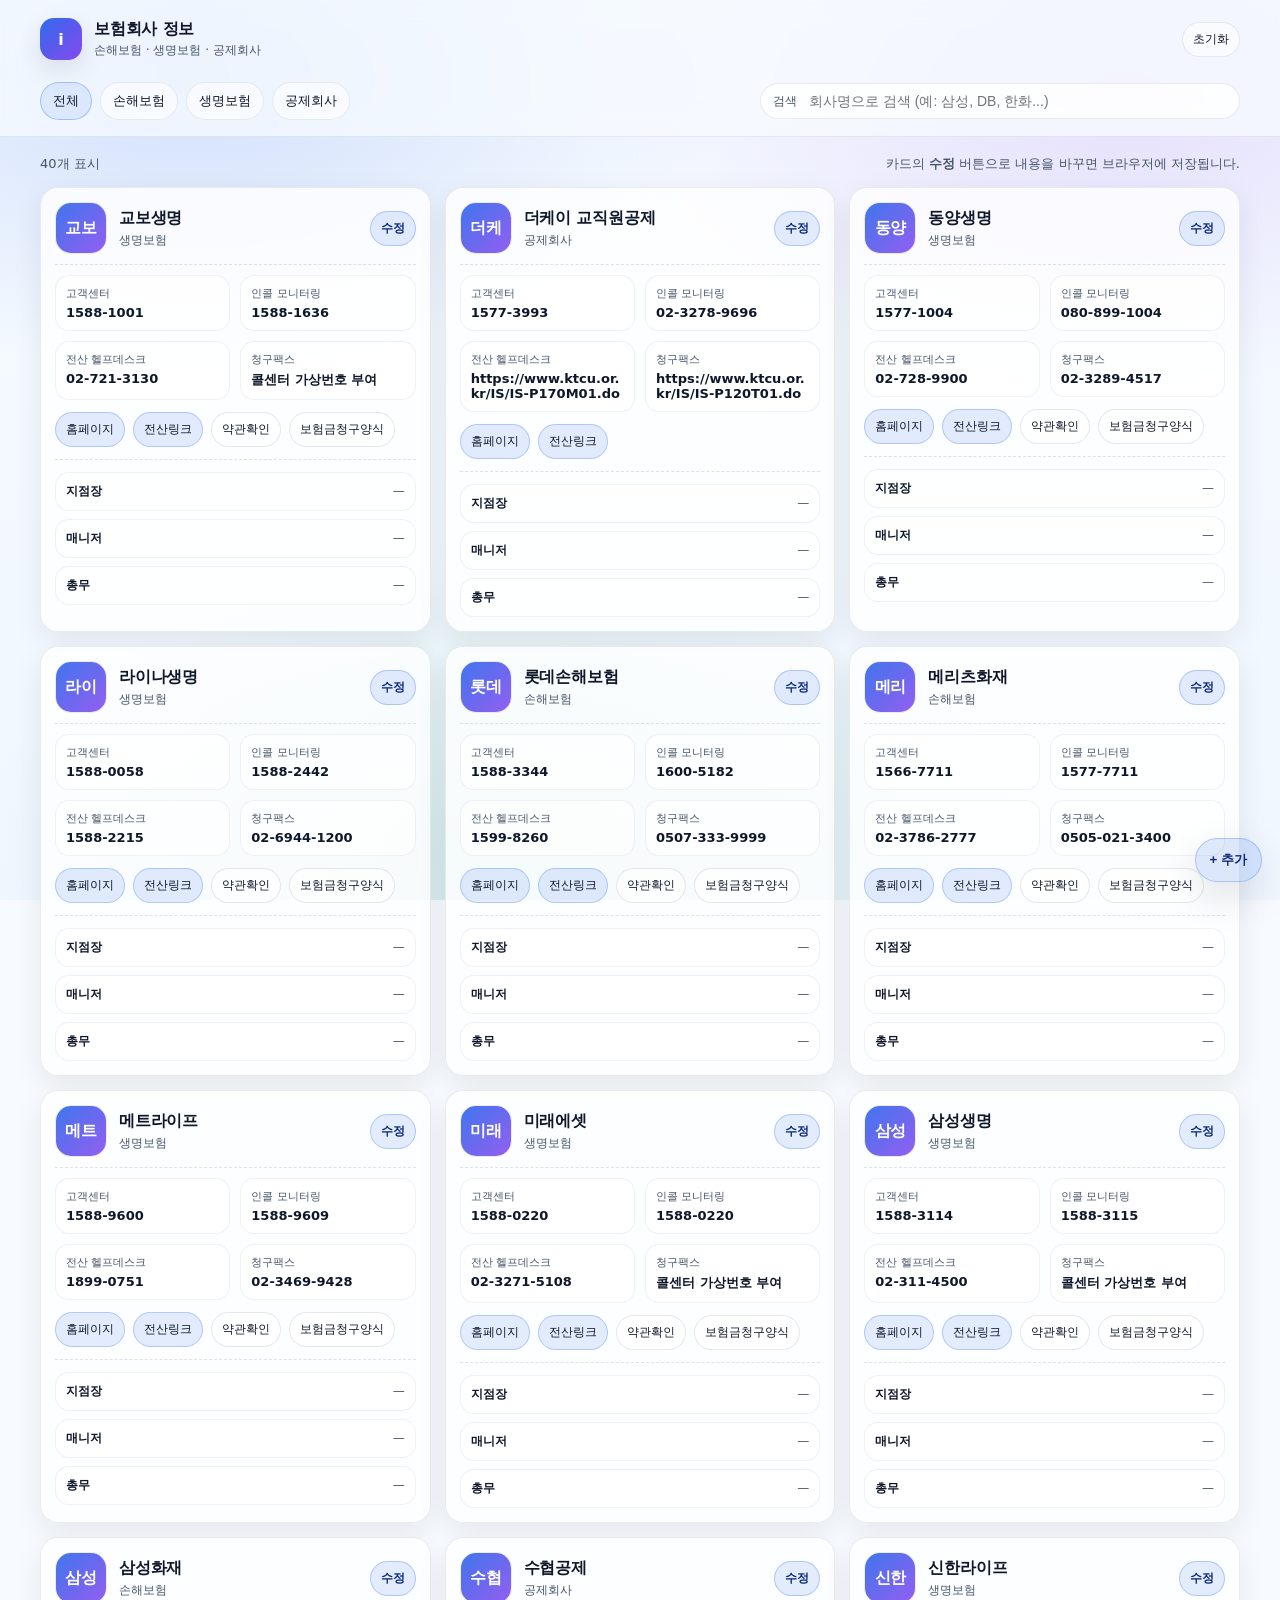
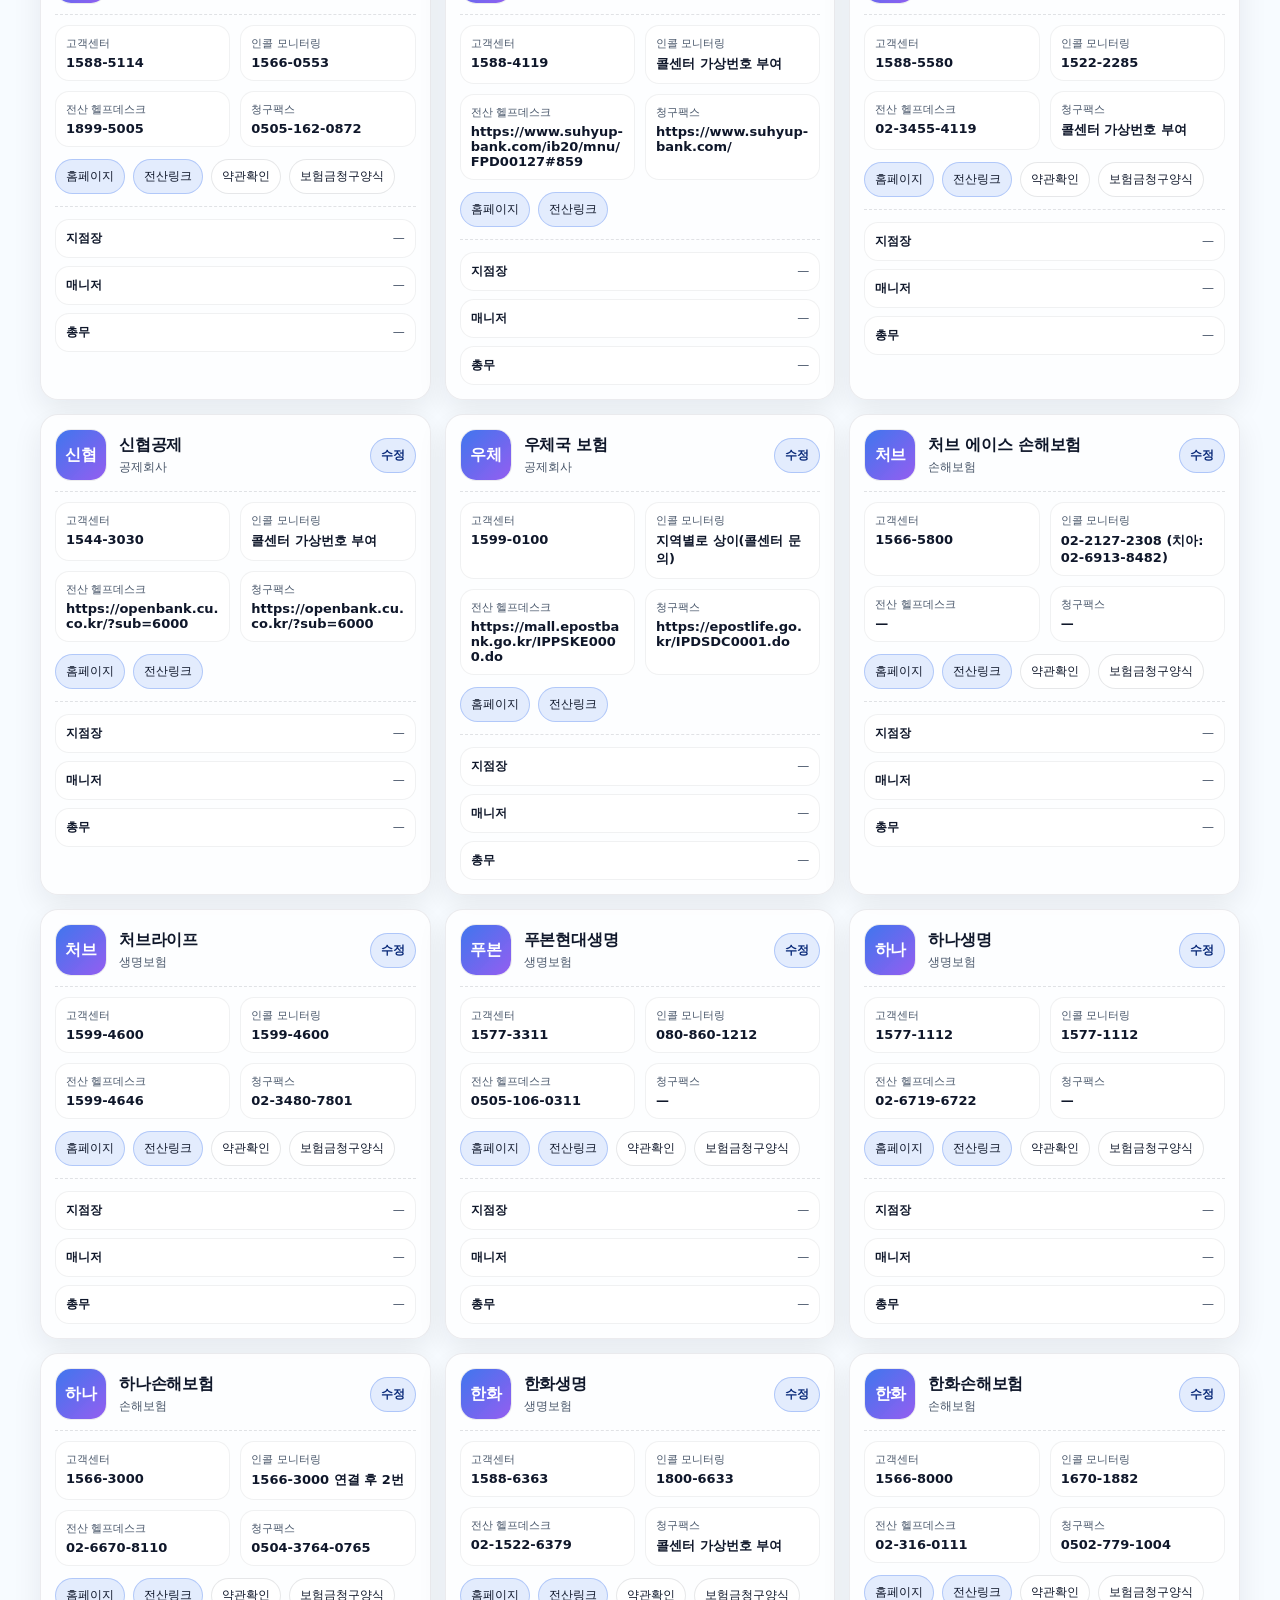
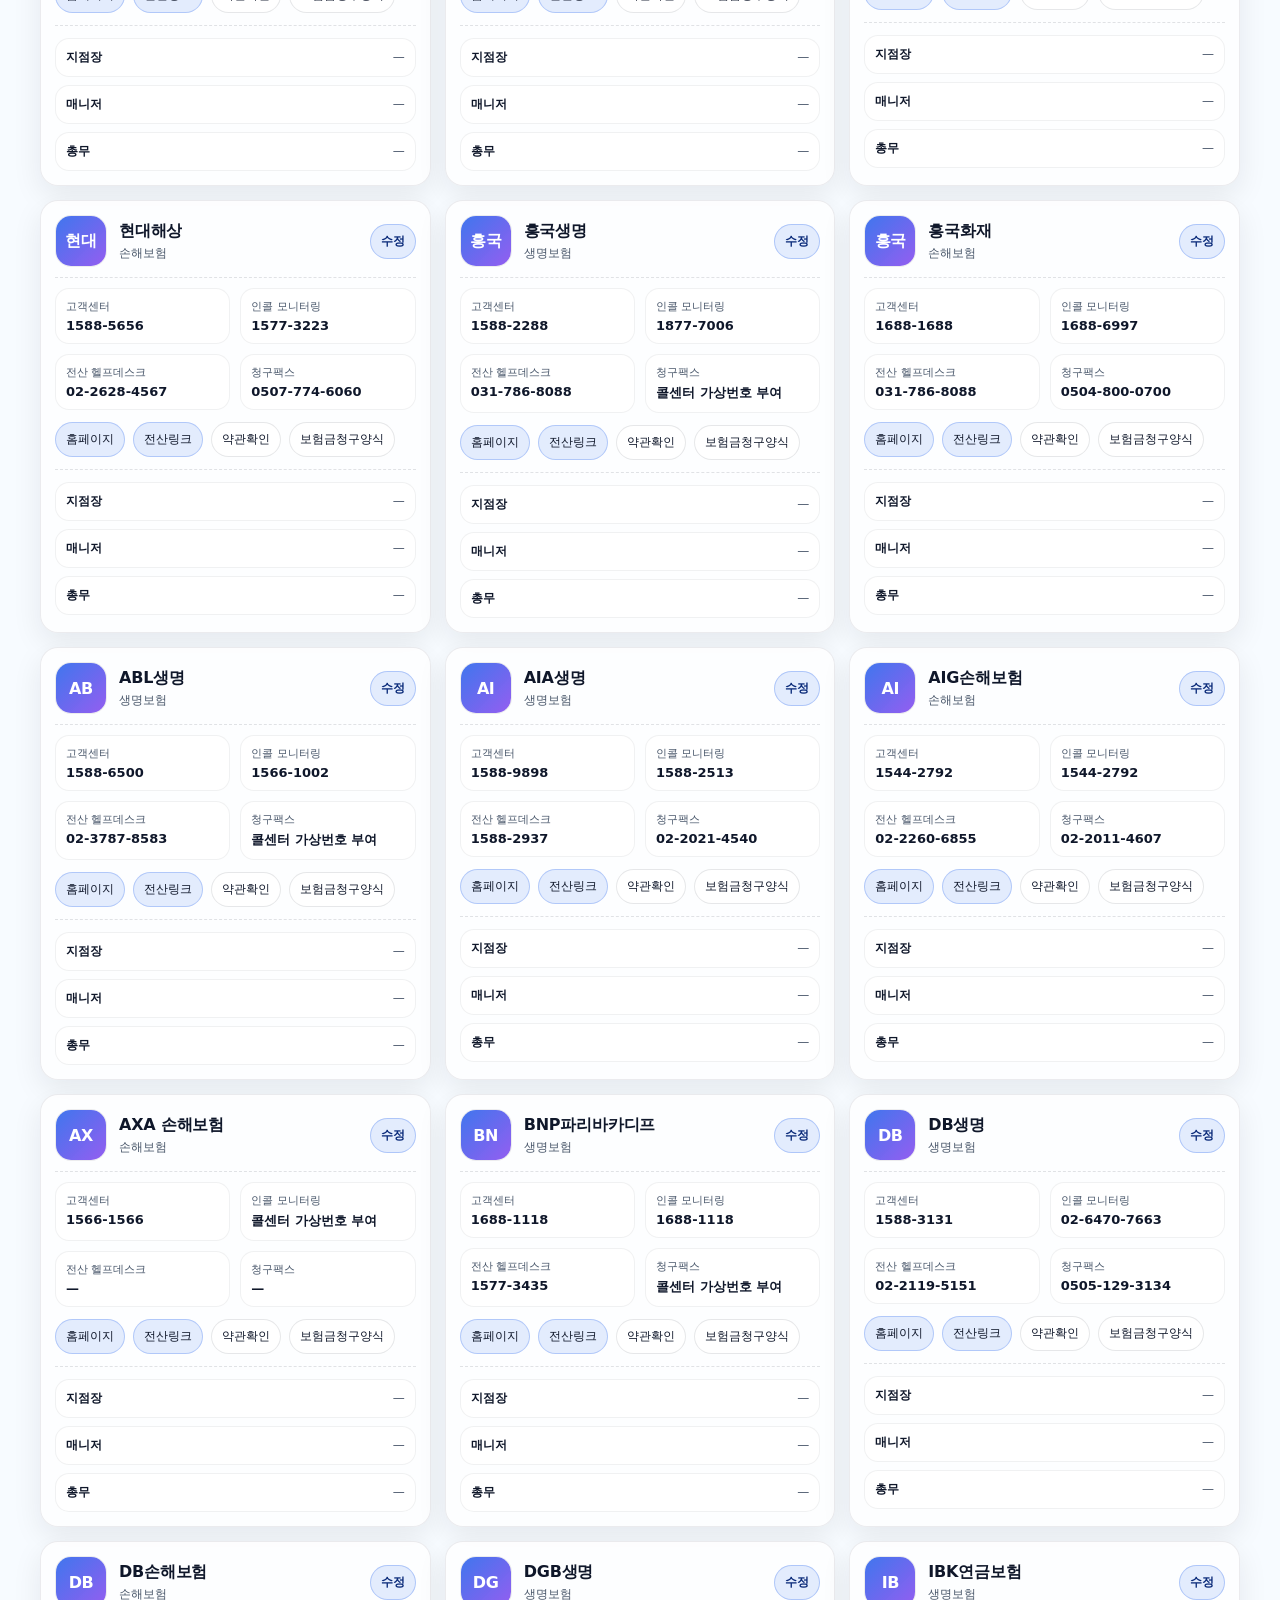
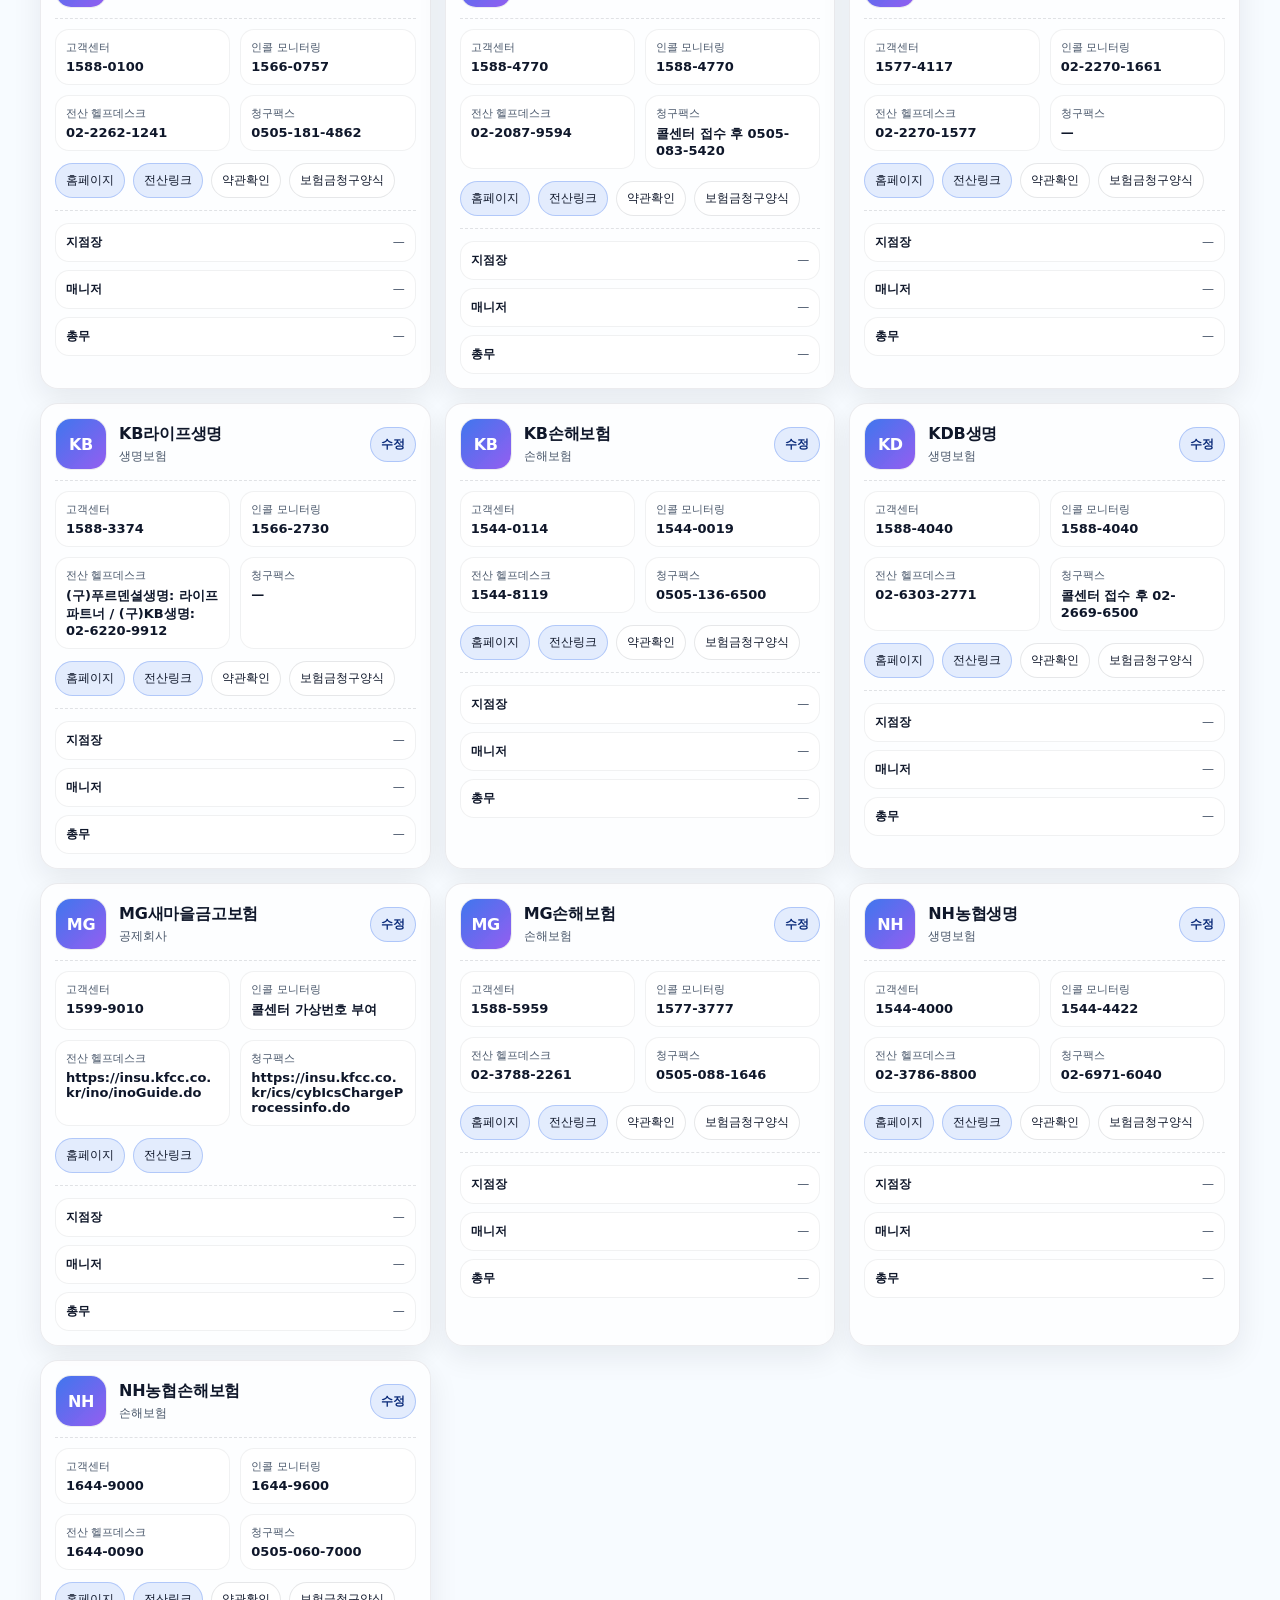
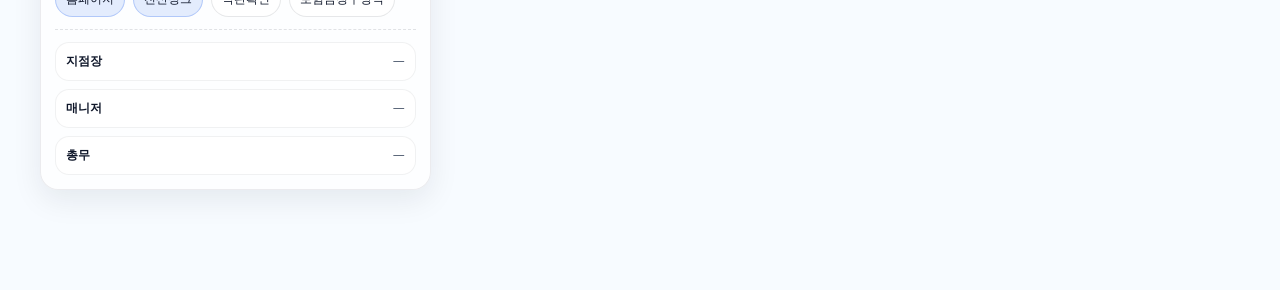
==== index.html @ f7ea4a9c "[init] 최초 디자인작업" ====
<!doctype html>
<html lang="ko">
  <head>
    <meta charset="UTF-8" />
    <meta name="viewport" content="width=device-width, initial-scale=1.0" />
    <title>보험회사 정보 한눈에 보기</title>
    <link rel="stylesheet" href="./styles.css" />
  </head>
  <body>
    <div class="bg"></div>

    <header class="top">
      <div class="container">
        <div class="top__row">
          <div class="brand">
            <div class="brand__logo" aria-hidden="true">i</div>
            <div class="brand__text">
              <div class="brand__title">보험회사 정보</div>
              <div class="brand__sub">손해보험 · 생명보험 · 공제회사</div>
            </div>
          </div>

          <div class="top__actions">
            <button id="resetBtn" class="btn btn--ghost" type="button">
              초기화
            </button>
          </div>
        </div>

        <div class="controls">
          <nav class="tabs" aria-label="카테고리">
            <button
              class="tab is-active"
              type="button"
              data-category="all"
              aria-current="true"
            >
              전체
            </button>
            <button class="tab" type="button" data-category="nonlife">
              손해보험
            </button>
            <button class="tab" type="button" data-category="life">
              생명보험
            </button>
            <button class="tab" type="button" data-category="mutual">
              공제회사
            </button>
          </nav>

          <label class="search">
            <span class="search__label">검색</span>
            <input
              id="searchInput"
              class="search__input"
              type="search"
              placeholder="회사명으로 검색 (예: 삼성, DB, 한화...)"
              autocomplete="off"
            />
          </label>
        </div>
      </div>
    </header>

    <main class="container">
      <div class="meta">
        <div id="resultCount" class="meta__count"></div>
        <div class="meta__hint">
          카드의 <b>수정</b> 버튼으로 내용을 바꾸면 브라우저에 저장됩니다.
        </div>
      </div>

      <section id="grid" class="grid" aria-label="보험회사 카드"></section>
    </main>

    <dialog id="editDialog" class="dialog">
      <form id="editForm" class="dialog__panel" method="dialog">
        <div class="dialog__head">
          <div class="dialog__title" id="dialogTitle">보험회사 정보 수정</div>
          <button class="iconBtn" type="button" id="closeDialogBtn" aria-label="닫기">
            ✕
          </button>
        </div>

        <div class="dialog__body">
          <input type="hidden" name="id" />

          <div class="formGrid">
            <div class="field">
              <label class="field__label">회사명</label>
              <input class="field__input" name="name" required />
            </div>

            <div class="field">
              <label class="field__label">카테고리</label>
              <select class="field__input" name="categoryId" required>
                <option value="nonlife">손해보험</option>
                <option value="life">생명보험</option>
                <option value="mutual">공제회사</option>
              </select>
            </div>

            <div class="field field--wide">
              <label class="field__label">회사 로고/이미지 URL</label>
              <input class="field__input" name="logoUrl" placeholder="https://..." />
            </div>

            <div class="field field--wide">
              <label class="field__label">회사 홈페이지 URL</label>
              <input class="field__input" name="homepageUrl" placeholder="https://..." />
            </div>

            <div class="field field--wide">
              <label class="field__label">전산링크 URL</label>
              <input class="field__input" name="systemLinkUrl" placeholder="https://..." />
            </div>

            <div class="field">
              <label class="field__label">고객센터</label>
              <input class="field__input" name="callCenter" />
            </div>

            <div class="field">
              <label class="field__label">인콜 모니터링</label>
              <input class="field__input" name="inCallMonitoring" />
            </div>

            <div class="field">
              <label class="field__label">전산 헬프데스크</label>
              <input class="field__input" name="helpdesk" />
            </div>

            <div class="field">
              <label class="field__label">청구팩스</label>
              <input class="field__input" name="claimFax" />
            </div>

            <div class="field field--wide">
              <label class="field__label">약관확인 링크</label>
              <input class="field__input" name="termsUrl" placeholder="https://..." />
            </div>

            <div class="field field--wide">
              <label class="field__label">보험금 청구서 양식 링크</label>
              <input class="field__input" name="claimFormUrl" placeholder="https://..." />
            </div>

            <div class="divider"></div>

            <div class="field">
              <label class="field__label">지점장 이름</label>
              <input class="field__input" name="roles.branchManager.name" />
            </div>
            <div class="field">
              <label class="field__label">지점장 연락처</label>
              <input class="field__input" name="roles.branchManager.phone" />
            </div>

            <div class="field">
              <label class="field__label">매니저 이름</label>
              <input class="field__input" name="roles.manager.name" />
            </div>
            <div class="field">
              <label class="field__label">매니저 연락처</label>
              <input class="field__input" name="roles.manager.phone" />
            </div>

            <div class="field">
              <label class="field__label">총무 이름</label>
              <input class="field__input" name="roles.admin.name" />
            </div>
            <div class="field">
              <label class="field__label">총무 연락처</label>
              <input class="field__input" name="roles.admin.phone" />
            </div>
          </div>
        </div>

        <div class="dialog__foot">
          <button class="btn btn--ghost" type="button" id="deleteBtn">
            삭제
          </button>
          <div class="spacer"></div>
          <button class="btn btn--ghost" type="button" id="cancelBtn">취소</button>
          <button class="btn btn--primary" type="submit">저장</button>
        </div>
      </form>
    </dialog>

    <button id="addBtn" class="fab" type="button" aria-label="보험회사 추가">
      + 추가
    </button>

    <script type="module" src="./app.js"></script>
  </body>
</html>
---- styles.css ----
:root {
  --bg0: #f7fbff;
  --bg1: #f0f7ff;
  --text: #0f172a;
  --muted: #475569;
  --line: rgba(15, 23, 42, 0.08);
  --card: rgba(255, 255, 255, 0.78);
  --shadow: 0 14px 40px rgba(15, 23, 42, 0.12);
  --shadow2: 0 10px 24px rgba(15, 23, 42, 0.1);

  --primary: #2563eb;
  --primary2: #7c3aed;
  --good: #059669;
  --warn: #d97706;

  --radius: 18px;
  --radius2: 14px;
  --ring: 0 0 0 4px rgba(37, 99, 235, 0.18);
  color-scheme: light;
}

* {
  box-sizing: border-box;
}

html,
body {
  height: 100%;
}

body {
  margin: 0;
  font-family:
    ui-sans-serif,
    system-ui,
    -apple-system,
    Segoe UI,
    Roboto,
    "Apple SD Gothic Neo",
    "Noto Sans KR",
    "Malgun Gothic",
    Arial,
    sans-serif;
  color: var(--text);
  background: var(--bg0);
}

.bg {
  position: fixed;
  inset: 0;
  pointer-events: none;
  background:
    radial-gradient(900px 500px at 15% 8%, rgba(37, 99, 235, 0.18), transparent 60%),
    radial-gradient(900px 500px at 88% 10%, rgba(124, 58, 237, 0.14), transparent 60%),
    radial-gradient(900px 500px at 40% 95%, rgba(5, 150, 105, 0.12), transparent 60%),
    linear-gradient(180deg, var(--bg0), var(--bg1));
}

.container {
  width: min(1200px, calc(100% - 32px));
  margin: 0 auto;
  position: relative;
  z-index: 1;
}

.top {
  position: sticky;
  top: 0;
  z-index: 10;
  backdrop-filter: blur(14px);
  background: rgba(247, 251, 255, 0.74);
  border-bottom: 1px solid var(--line);
}

.top__row {
  display: flex;
  align-items: center;
  justify-content: space-between;
  padding: 18px 0 12px;
  gap: 12px;
}

.brand {
  display: flex;
  align-items: center;
  gap: 12px;
}

.brand__logo {
  width: 42px;
  height: 42px;
  border-radius: 14px;
  display: grid;
  place-items: center;
  font-weight: 800;
  background: linear-gradient(135deg, rgba(37, 99, 235, 0.95), rgba(124, 58, 237, 0.92));
  color: white;
  box-shadow: var(--shadow2);
}

.brand__title {
  font-size: 16px;
  font-weight: 800;
  letter-spacing: -0.2px;
}

.brand__sub {
  font-size: 12px;
  color: var(--muted);
  margin-top: 2px;
}

.controls {
  display: flex;
  justify-content: space-between;
  align-items: center;
  gap: 14px;
  padding: 10px 0 16px;
  flex-wrap: wrap;
}

.tabs {
  display: flex;
  gap: 8px;
  flex-wrap: wrap;
}

.tab {
  border: 1px solid var(--line);
  background: rgba(255, 255, 255, 0.6);
  color: var(--text);
  border-radius: 999px;
  padding: 9px 12px;
  font-size: 13px;
  cursor: pointer;
  transition: 140ms ease;
}

.tab:hover {
  transform: translateY(-1px);
  box-shadow: 0 8px 18px rgba(15, 23, 42, 0.08);
}

.tab.is-active {
  border-color: rgba(37, 99, 235, 0.3);
  background: rgba(37, 99, 235, 0.1);
}

.search {
  display: flex;
  align-items: center;
  gap: 10px;
  border: 1px solid var(--line);
  background: rgba(255, 255, 255, 0.75);
  border-radius: 999px;
  padding: 8px 12px;
}

.search__label {
  font-size: 12px;
  color: var(--muted);
}

.search__input {
  border: 0;
  outline: none;
  background: transparent;
  font-size: 14px;
  min-width: min(420px, 72vw);
}

.meta {
  padding: 18px 0 14px;
  display: flex;
  align-items: baseline;
  justify-content: space-between;
  gap: 10px;
  flex-wrap: wrap;
}

.meta__count {
  font-size: 13px;
  color: var(--muted);
}

.meta__hint {
  font-size: 13px;
  color: var(--muted);
}

.grid {
  display: grid;
  grid-template-columns: repeat(12, 1fr);
  gap: 14px;
  padding-bottom: 100px;
}

.card {
  grid-column: span 4;
  border: 1px solid var(--line);
  background: var(--card);
  border-radius: var(--radius);
  box-shadow: 0 10px 30px rgba(15, 23, 42, 0.08);
  overflow: hidden;
  position: relative;
}

@media (max-width: 1180px) {
  .card {
    grid-column: span 6;
  }
}

@media (max-width: 880px) {
  .card {
    grid-column: span 12;
  }
  .search__input {
    min-width: min(520px, 78vw);
  }
}

.card__head {
  display: flex;
  align-items: center;
  justify-content: space-between;
  padding: 14px 14px 10px;
  gap: 10px;
}

.identity {
  display: flex;
  align-items: center;
  gap: 12px;
  min-width: 0;
}

.logoWrap {
  width: 52px;
  height: 52px;
  border-radius: 16px;
  border: 1px solid var(--line);
  overflow: hidden;
  background: rgba(255, 255, 255, 0.6);
  display: grid;
  place-items: center;
}

.logoWrap img {
  width: 100%;
  height: 100%;
  object-fit: contain;
  padding: 8px;
  display: block;
}

.fallbackLogo {
  width: 100%;
  height: 100%;
  display: grid;
  place-items: center;
  font-weight: 800;
  letter-spacing: -0.4px;
  color: white;
  background: linear-gradient(135deg, rgba(37, 99, 235, 0.88), rgba(124, 58, 237, 0.82));
}

.nameBlock {
  min-width: 0;
}

.name {
  font-size: 16px;
  font-weight: 900;
  letter-spacing: -0.2px;
  white-space: nowrap;
  overflow: hidden;
  text-overflow: ellipsis;
}

.subline {
  font-size: 12px;
  color: var(--muted);
  margin-top: 3px;
}

.btnRow {
  display: flex;
  gap: 8px;
  flex-wrap: wrap;
  justify-content: flex-end;
}

.btn {
  border: 1px solid var(--line);
  background: rgba(255, 255, 255, 0.66);
  color: var(--text);
  border-radius: 999px;
  padding: 8px 10px;
  font-size: 12px;
  cursor: pointer;
  transition: 140ms ease;
}

.btn:hover {
  transform: translateY(-1px);
  box-shadow: 0 10px 18px rgba(15, 23, 42, 0.08);
}

.btn--primary {
  border-color: rgba(37, 99, 235, 0.28);
  background: rgba(37, 99, 235, 0.12);
  color: #0b2b7a;
  font-weight: 700;
}

.btn--ghost {
  background: rgba(255, 255, 255, 0.5);
}

.card__body {
  padding: 0 14px 14px;
}

.facts {
  display: grid;
  grid-template-columns: 1fr 1fr;
  gap: 10px;
  padding-top: 10px;
  border-top: 1px dashed rgba(15, 23, 42, 0.12);
}

.fact {
  border: 1px solid rgba(15, 23, 42, 0.06);
  background: rgba(255, 255, 255, 0.65);
  border-radius: 14px;
  padding: 10px 10px;
}

.fact__k {
  font-size: 11px;
  color: var(--muted);
}

.fact__v {
  margin-top: 4px;
  font-size: 13px;
  font-weight: 700;
  color: var(--text);
  word-break: break-word;
}

.links {
  display: flex;
  gap: 8px;
  flex-wrap: wrap;
  padding-top: 12px;
}

.chip {
  display: inline-flex;
  align-items: center;
  gap: 6px;
  border: 1px solid rgba(15, 23, 42, 0.1);
  background: rgba(255, 255, 255, 0.62);
  border-radius: 999px;
  padding: 8px 10px;
  font-size: 12px;
  color: var(--text);
  text-decoration: none;
}

.chip:hover {
  box-shadow: 0 10px 18px rgba(15, 23, 42, 0.08);
  transform: translateY(-1px);
}

.chip--primary {
  border-color: rgba(37, 99, 235, 0.26);
  background: rgba(37, 99, 235, 0.12);
}

.roles {
  margin-top: 12px;
  border-top: 1px dashed rgba(15, 23, 42, 0.12);
  padding-top: 12px;
  display: grid;
  grid-template-columns: 1fr;
  gap: 8px;
}

.roleLine {
  display: flex;
  align-items: baseline;
  justify-content: space-between;
  gap: 10px;
  border: 1px solid rgba(15, 23, 42, 0.06);
  background: rgba(255, 255, 255, 0.6);
  border-radius: 14px;
  padding: 10px 10px;
}

.roleLine b {
  font-size: 12px;
}

.roleLine span {
  color: var(--muted);
  font-size: 12px;
  text-align: right;
}

.fab {
  position: fixed;
  right: 18px;
  bottom: 18px;
  z-index: 20;
  border: 1px solid rgba(37, 99, 235, 0.28);
  background: rgba(37, 99, 235, 0.14);
  color: #0b2b7a;
  border-radius: 999px;
  padding: 12px 14px;
  font-weight: 800;
  cursor: pointer;
  box-shadow: var(--shadow);
}

.fab:hover {
  transform: translateY(-1px);
}

.dialog::backdrop {
  background: rgba(15, 23, 42, 0.35);
  backdrop-filter: blur(2px);
}

.dialog {
  border: 0;
  padding: 0;
  width: min(860px, calc(100% - 24px));
  border-radius: 20px;
  overflow: hidden;
  box-shadow: var(--shadow);
}

.dialog__panel {
  margin: 0;
  border: 0;
  padding: 0;
  background: rgba(255, 255, 255, 0.88);
}

.dialog__head {
  display: flex;
  align-items: center;
  justify-content: space-between;
  padding: 14px 14px;
  border-bottom: 1px solid var(--line);
}

.dialog__title {
  font-weight: 900;
  letter-spacing: -0.2px;
}

.iconBtn {
  width: 34px;
  height: 34px;
  border-radius: 12px;
  border: 1px solid var(--line);
  background: rgba(255, 255, 255, 0.7);
  cursor: pointer;
}

.dialog__body {
  padding: 14px;
}

.formGrid {
  display: grid;
  grid-template-columns: 1fr 1fr;
  gap: 12px;
}

.field--wide {
  grid-column: 1 / -1;
}

.field__label {
  display: block;
  font-size: 12px;
  color: var(--muted);
  margin-bottom: 6px;
}

.field__input {
  width: 100%;
  border: 1px solid rgba(15, 23, 42, 0.12);
  border-radius: 14px;
  padding: 10px 11px;
  background: rgba(255, 255, 255, 0.75);
  outline: none;
  font-size: 14px;
}

.field__input:focus {
  box-shadow: var(--ring);
  border-color: rgba(37, 99, 235, 0.35);
}

.divider {
  grid-column: 1 / -1;
  height: 1px;
  background: rgba(15, 23, 42, 0.08);
  margin: 6px 0;
}

.dialog__foot {
  display: flex;
  gap: 10px;
  padding: 12px 14px 14px;
  border-top: 1px solid var(--line);
  align-items: center;
}

.spacer {
  flex: 1;
}
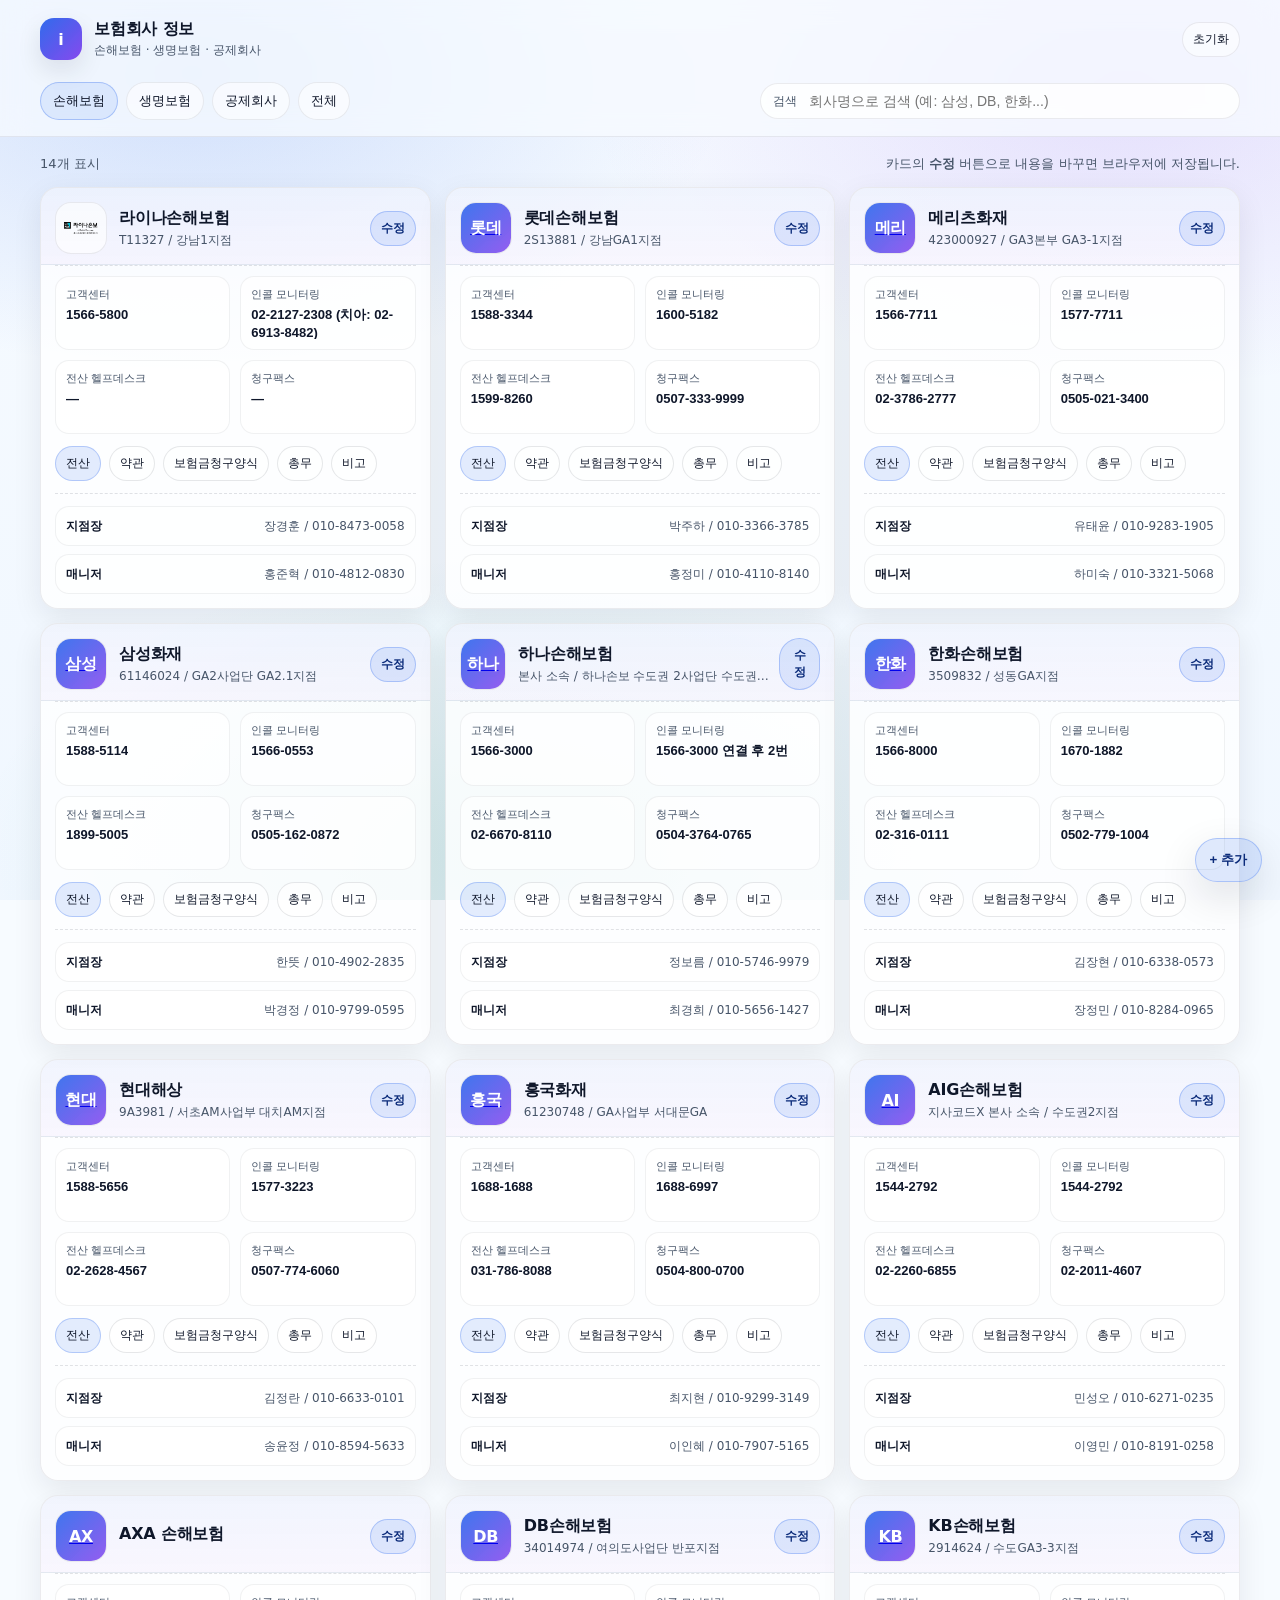
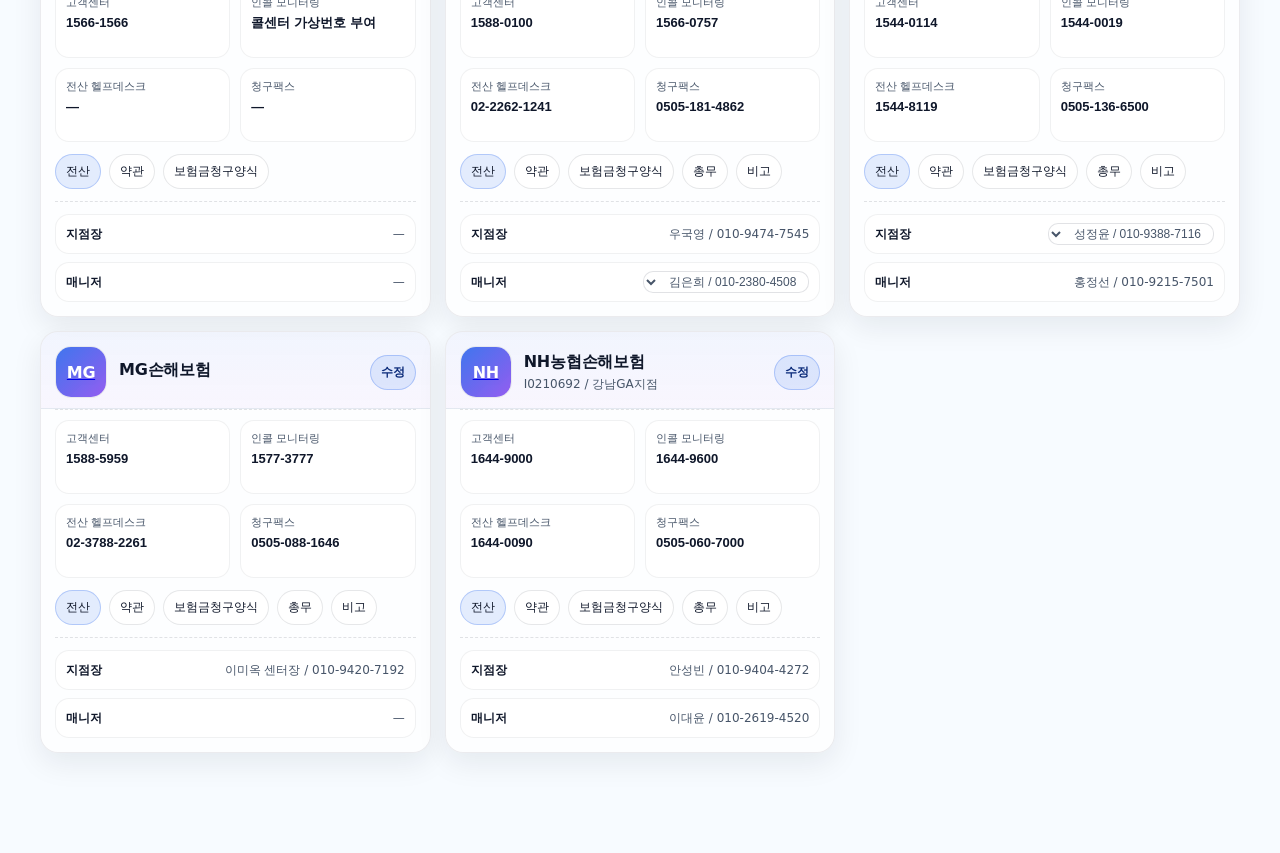
==== commit 23848987: "디자인 수정 및 전체데이터 입력완료. 수정시 github에 반영기능 추가" ====
--- a/index.html
+++ b/index.html
@@ -11,6 +11,7 @@
 
     <header class="top">
       <div class="container">
+        <div id="syncToast" class="syncToast is-hidden" role="status" aria-live="polite"></div>
         <div class="top__row">
           <div class="brand">
             <div class="brand__logo" aria-hidden="true">i</div>
@@ -32,12 +33,9 @@
             <button
               class="tab is-active"
               type="button"
-              data-category="all"
+              data-category="nonlife"
               aria-current="true"
             >
-              전체
-            </button>
-            <button class="tab" type="button" data-category="nonlife">
               손해보험
             </button>
             <button class="tab" type="button" data-category="life">
@@ -45,6 +43,9 @@
             </button>
             <button class="tab" type="button" data-category="mutual">
               공제회사
+            </button>
+            <button class="tab" type="button" data-category="all">
+              전체
             </button>
           </nav>
 
@@ -157,21 +158,56 @@
             </div>
 
             <div class="field">
-              <label class="field__label">매니저 이름</label>
-              <input class="field__input" name="roles.manager.name" />
-            </div>
-            <div class="field">
-              <label class="field__label">매니저 연락처</label>
-              <input class="field__input" name="roles.manager.phone" />
-            </div>
-
-            <div class="field">
-              <label class="field__label">총무 이름</label>
-              <input class="field__input" name="roles.admin.name" />
-            </div>
-            <div class="field">
-              <label class="field__label">총무 연락처</label>
-              <input class="field__input" name="roles.admin.phone" />
+              <label class="field__label">부지점장 이름</label>
+              <input class="field__input" name="roles.viceBranchManager.name" />
+            </div>
+            <div class="field">
+              <label class="field__label">부지점장 연락처</label>
+              <input class="field__input" name="roles.viceBranchManager.phone" />
+            </div>
+
+            <div class="field">
+              <label class="field__label">매니저1 이름</label>
+              <input class="field__input" name="roles.managers.0.name" />
+            </div>
+            <div class="field">
+              <label class="field__label">매니저1 연락처</label>
+              <input class="field__input" name="roles.managers.0.phone" />
+            </div>
+
+            <div class="field">
+              <label class="field__label">매니저2 이름</label>
+              <input class="field__input" name="roles.managers.1.name" />
+            </div>
+            <div class="field">
+              <label class="field__label">매니저2 연락처</label>
+              <input class="field__input" name="roles.managers.1.phone" />
+            </div>
+
+            <div class="field">
+              <label class="field__label">매니저3 이름</label>
+              <input class="field__input" name="roles.managers.2.name" />
+            </div>
+            <div class="field">
+              <label class="field__label">매니저3 연락처</label>
+              <input class="field__input" name="roles.managers.2.phone" />
+            </div>
+
+            <div class="field field--wide">
+              <label class="field__label">총무</label>
+              <input
+                class="field__input"
+                name="generalAffairsText"
+                placeholder="총무 관련 텍스트를 입력하세요"
+              />
+            </div>
+            <div class="field field--wide">
+              <label class="field__label">비고</label>
+              <input
+                class="field__input"
+                name="noteText"
+                placeholder="비고 텍스트를 입력하세요"
+              />
             </div>
           </div>
         </div>
@@ -191,6 +227,18 @@
       + 추가
     </button>
 
+    <dialog id="textDialog" class="textDialog">
+      <div class="textDialog__panel">
+        <div class="textDialog__head">
+          <div id="textDialogTitle" class="textDialog__title">상세 내용</div>
+          <button id="closeTextDialogBtn" class="iconBtn" type="button" aria-label="닫기">
+            ✕
+          </button>
+        </div>
+        <div id="textDialogBody" class="textDialog__body"></div>
+      </div>
+    </dialog>
+
     <script type="module" src="./app.js"></script>
   </body>
 </html>
--- a/styles.css
+++ b/styles.css
@@ -119,6 +119,39 @@
   flex-wrap: wrap;
 }
 
+.syncToast {
+  margin-top: 10px;
+  margin-bottom: 2px;
+  padding: 8px 10px;
+  border-radius: 10px;
+  font-size: 12px;
+  border: 1px solid rgba(15, 23, 42, 0.1);
+  background: rgba(255, 255, 255, 0.8);
+  color: var(--muted);
+}
+
+.syncToast.is-hidden {
+  display: none;
+}
+
+.syncToast--loading {
+  border-color: rgba(37, 99, 235, 0.25);
+  background: rgba(37, 99, 235, 0.08);
+  color: #1e40af;
+}
+
+.syncToast--success {
+  border-color: rgba(5, 150, 105, 0.28);
+  background: rgba(5, 150, 105, 0.1);
+  color: #065f46;
+}
+
+.syncToast--error {
+  border-color: rgba(220, 38, 38, 0.26);
+  background: rgba(220, 38, 38, 0.1);
+  color: #991b1b;
+}
+
 .tabs {
   display: flex;
   gap: 8px;
@@ -226,6 +259,12 @@
   justify-content: space-between;
   padding: 14px 14px 10px;
   gap: 10px;
+  background: linear-gradient(
+    180deg,
+    rgba(37, 99, 235, 0.06),
+    rgba(124, 58, 237, 0.04)
+  );
+  border-bottom: 1px solid rgba(15, 23, 42, 0.06);
 }
 
 .identity {
@@ -254,6 +293,12 @@
   display: block;
 }
 
+.logoLink {
+  display: block;
+  width: 100%;
+  height: 100%;
+}
+
 .fallbackLogo {
   width: 100%;
   height: 100%;
@@ -282,6 +327,9 @@
   font-size: 12px;
   color: var(--muted);
   margin-top: 3px;
+  white-space: nowrap;
+  overflow: hidden;
+  text-overflow: ellipsis;
 }
 
 .btnRow {
@@ -325,6 +373,7 @@
 .facts {
   display: grid;
   grid-template-columns: 1fr 1fr;
+  grid-auto-rows: 1fr;
   gap: 10px;
   padding-top: 10px;
   border-top: 1px dashed rgba(15, 23, 42, 0.12);
@@ -335,6 +384,23 @@
   background: rgba(255, 255, 255, 0.65);
   border-radius: 14px;
   padding: 10px 10px;
+  height: 74px;
+  text-align: left;
+}
+
+.fact--btn {
+  width: 100%;
+  cursor: pointer;
+  appearance: none;
+  -webkit-appearance: none;
+  display: flex;
+  flex-direction: column;
+  justify-content: flex-start;
+}
+
+.fact--btn:hover {
+  border-color: rgba(37, 99, 235, 0.24);
+  box-shadow: 0 6px 14px rgba(15, 23, 42, 0.06);
 }
 
 .fact__k {
@@ -347,7 +413,13 @@
   font-size: 13px;
   font-weight: 700;
   color: var(--text);
-  word-break: break-word;
+  display: -webkit-box;
+  -webkit-line-clamp: 2;
+  -webkit-box-orient: vertical;
+  overflow: hidden;
+  line-height: 1.35;
+  max-height: 2.7em;
+  overflow-wrap: anywhere;
 }
 
 .links {
@@ -391,13 +463,14 @@
 
 .roleLine {
   display: flex;
-  align-items: baseline;
+  align-items: center;
   justify-content: space-between;
   gap: 10px;
   border: 1px solid rgba(15, 23, 42, 0.06);
   background: rgba(255, 255, 255, 0.6);
   border-radius: 14px;
-  padding: 10px 10px;
+  padding: 8px 10px;
+  min-height: 40px;
 }
 
 .roleLine b {
@@ -407,7 +480,68 @@
 .roleLine span {
   color: var(--muted);
   font-size: 12px;
+  line-height: 1.4;
   text-align: right;
+}
+
+.roleLine--dropdown {
+  align-items: center;
+}
+
+.roleSelectWrap {
+  display: inline-flex;
+  align-items: center;
+  gap: 6px;
+  margin-left: auto;
+  justify-content: flex-end;
+}
+
+.roleSubIcon {
+  display: inline-flex;
+  align-items: center;
+  justify-content: center;
+  width: 16px;
+  height: 16px;
+  border-radius: 50%;
+  background: linear-gradient(135deg, #2563eb, #7c3aed);
+  color: #fff;
+  font-size: 10px;
+  font-weight: 700;
+  line-height: 1;
+}
+
+.roleSubIcon.is-hidden {
+  visibility: hidden;
+}
+
+.roleSubIcon--inline {
+  width: 14px;
+  height: 14px;
+  font-size: 9px;
+  margin-right: 4px;
+}
+
+.roleSelect {
+  width: auto;
+  min-width: 0;
+  max-width: 260px;
+  border: 1px solid rgba(15, 23, 42, 0.12);
+  border-radius: 10px;
+  background: rgba(255, 255, 255, 0.8);
+  height: 22px;
+  padding: 2px 8px;
+  color: var(--muted);
+  font-size: 12px;
+  line-height: 1.2;
+  text-align: right;
+  text-align-last: right;
+  direction: rtl;
+}
+
+.roleSelect:focus {
+  outline: none;
+  box-shadow: var(--ring);
+  border-color: rgba(37, 99, 235, 0.35);
 }
 
 .fab {
@@ -438,8 +572,9 @@
   border: 0;
   padding: 0;
   width: min(860px, calc(100% - 24px));
+  max-height: calc(100dvh - 24px);
   border-radius: 20px;
-  overflow: hidden;
+  overflow: auto;
   box-shadow: var(--shadow);
 }
 
@@ -448,6 +583,9 @@
   border: 0;
   padding: 0;
   background: rgba(255, 255, 255, 0.88);
+  display: flex;
+  flex-direction: column;
+  max-height: calc(100dvh - 24px);
 }
 
 .dialog__head {
@@ -474,6 +612,8 @@
 
 .dialog__body {
   padding: 14px;
+  overflow: auto;
+  -webkit-overflow-scrolling: touch;
 }
 
 .formGrid {
@@ -521,9 +661,102 @@
   padding: 12px 14px 14px;
   border-top: 1px solid var(--line);
   align-items: center;
+  position: sticky;
+  bottom: 0;
+  background: rgba(255, 255, 255, 0.96);
+}
+
+@media (max-width: 768px) {
+  .dialog {
+    width: calc(100% - 12px);
+    max-height: calc(100dvh - 12px);
+    border-radius: 14px;
+  }
+
+  .dialog__panel {
+    max-height: calc(100dvh - 12px);
+  }
+
+  .dialog__head {
+    position: sticky;
+    top: 0;
+    background: rgba(255, 255, 255, 0.96);
+    z-index: 1;
+  }
+
+  .dialog__foot {
+    padding-bottom: max(14px, env(safe-area-inset-bottom));
+  }
 }
 
 .spacer {
   flex: 1;
 }
 
+.textDialog {
+  border: 0;
+  padding: 0;
+  width: min(560px, calc(100% - 24px));
+  border-radius: 18px;
+  overflow: hidden;
+  box-shadow: var(--shadow);
+}
+
+.textDialog::backdrop {
+  background: rgba(15, 23, 42, 0.35);
+  backdrop-filter: blur(2px);
+}
+
+.textDialog__panel {
+  background: rgba(255, 255, 255, 0.92);
+}
+
+.textDialog__head {
+  display: flex;
+  align-items: center;
+  justify-content: space-between;
+  padding: 12px 14px;
+  border-bottom: 1px solid var(--line);
+  background: linear-gradient(
+    135deg,
+    rgba(37, 99, 235, 0.1),
+    rgba(124, 58, 237, 0.08)
+  );
+}
+
+.textDialog__title {
+  font-weight: 800;
+  letter-spacing: -0.2px;
+}
+
+.textDialog__body {
+  padding: 14px;
+  color: var(--text);
+}
+
+.textDialog__section {
+  border: 1px solid rgba(15, 23, 42, 0.08);
+  border-radius: 12px;
+  background: rgba(255, 255, 255, 0.88);
+  overflow: hidden;
+}
+
+.textDialog__contentLabel {
+  font-size: 12px;
+  font-weight: 700;
+  color: #1d4ed8;
+  background: rgba(37, 99, 235, 0.08);
+  border-bottom: 1px solid rgba(37, 99, 235, 0.18);
+  padding: 8px 10px;
+}
+
+.textDialog__contentBox {
+  padding: 11px 10px 12px;
+  color: var(--muted);
+  font-size: 12px;
+  font-weight: 400;
+  line-height: 1.65;
+  white-space: pre-wrap;
+  word-break: break-word;
+}
+
